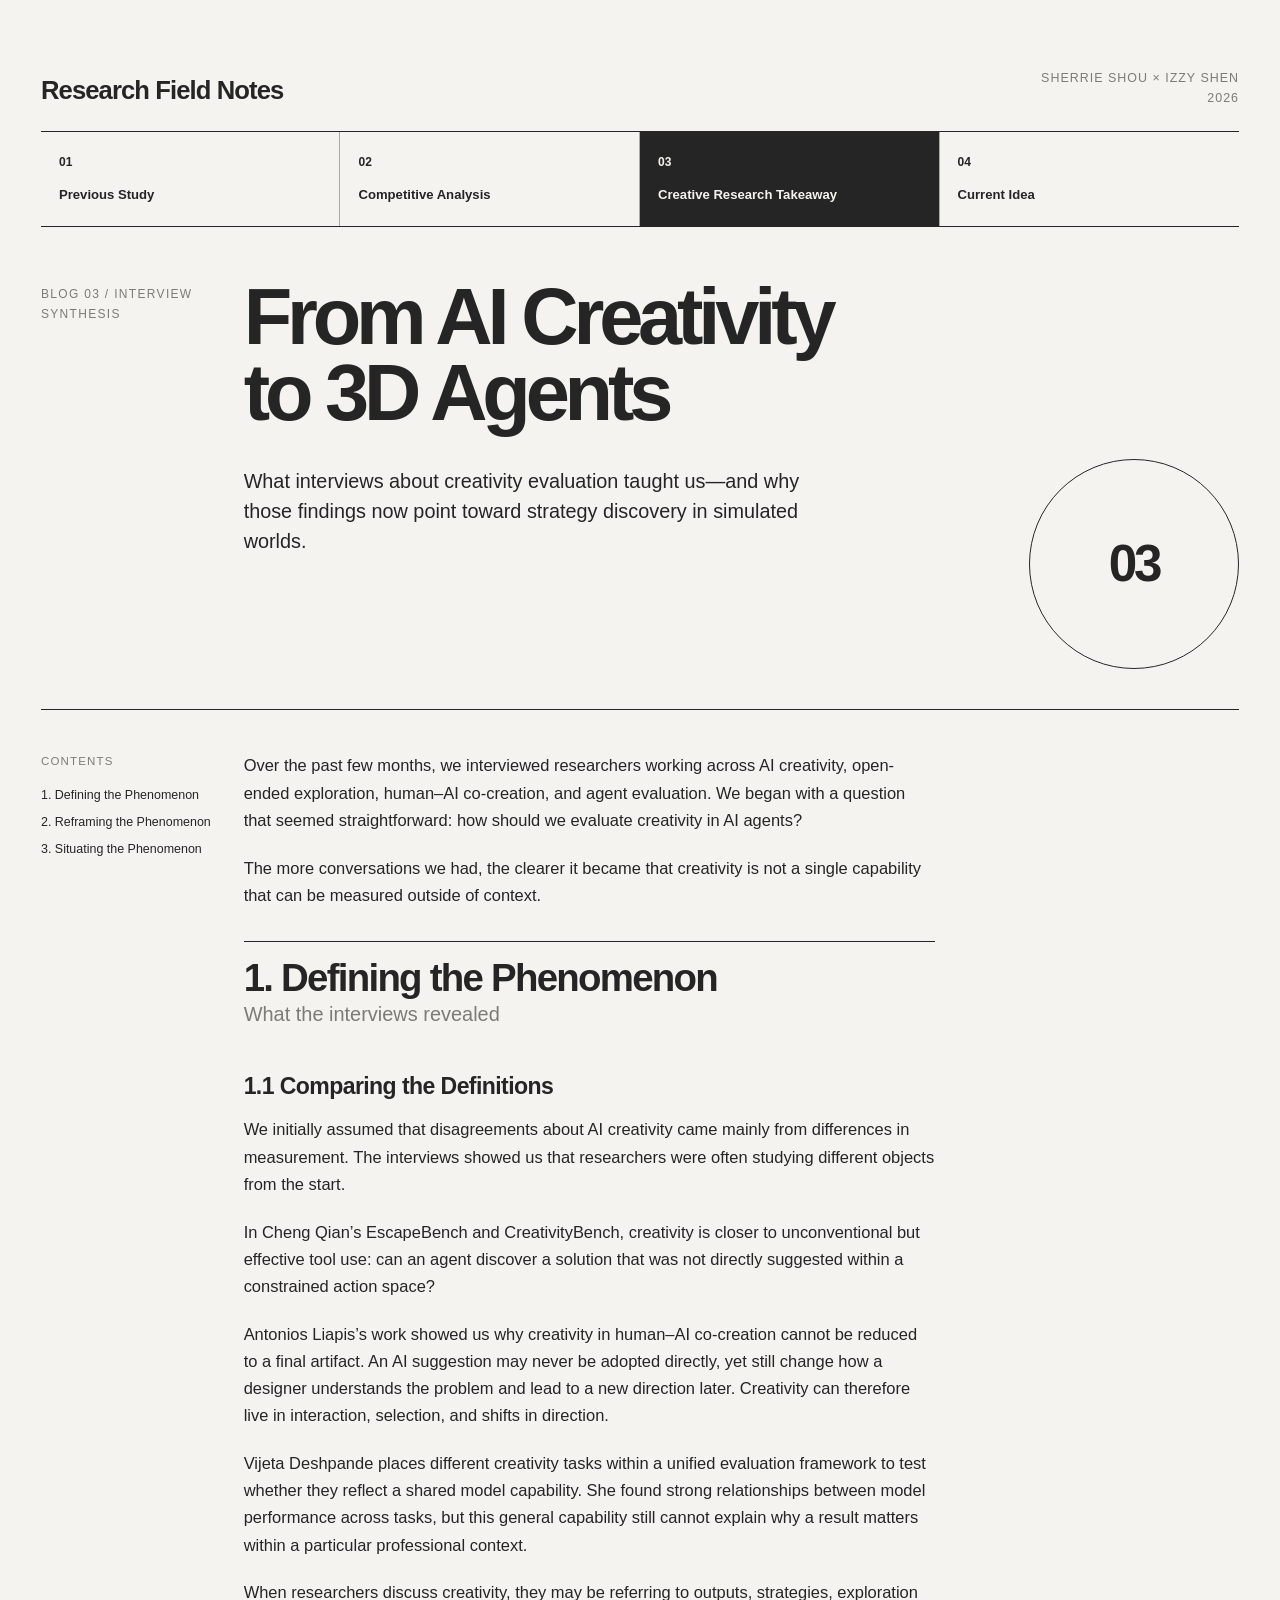
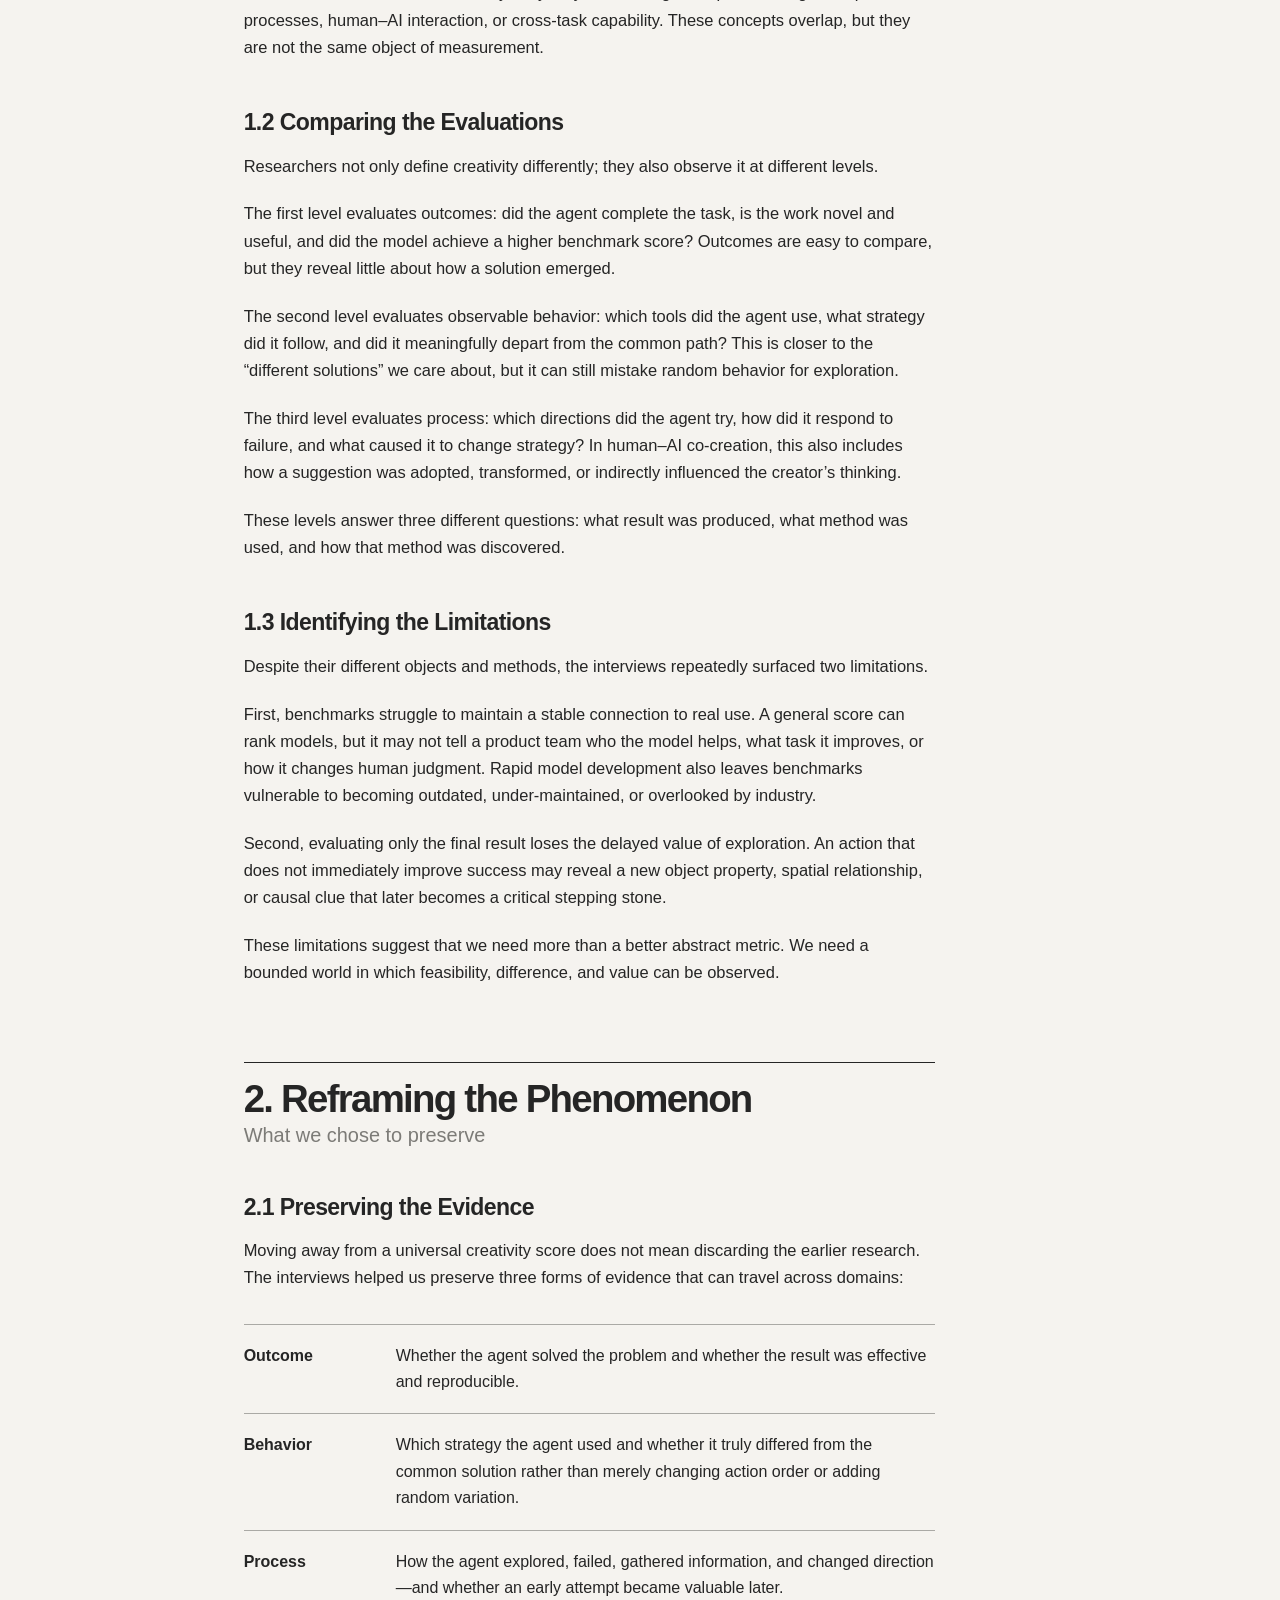
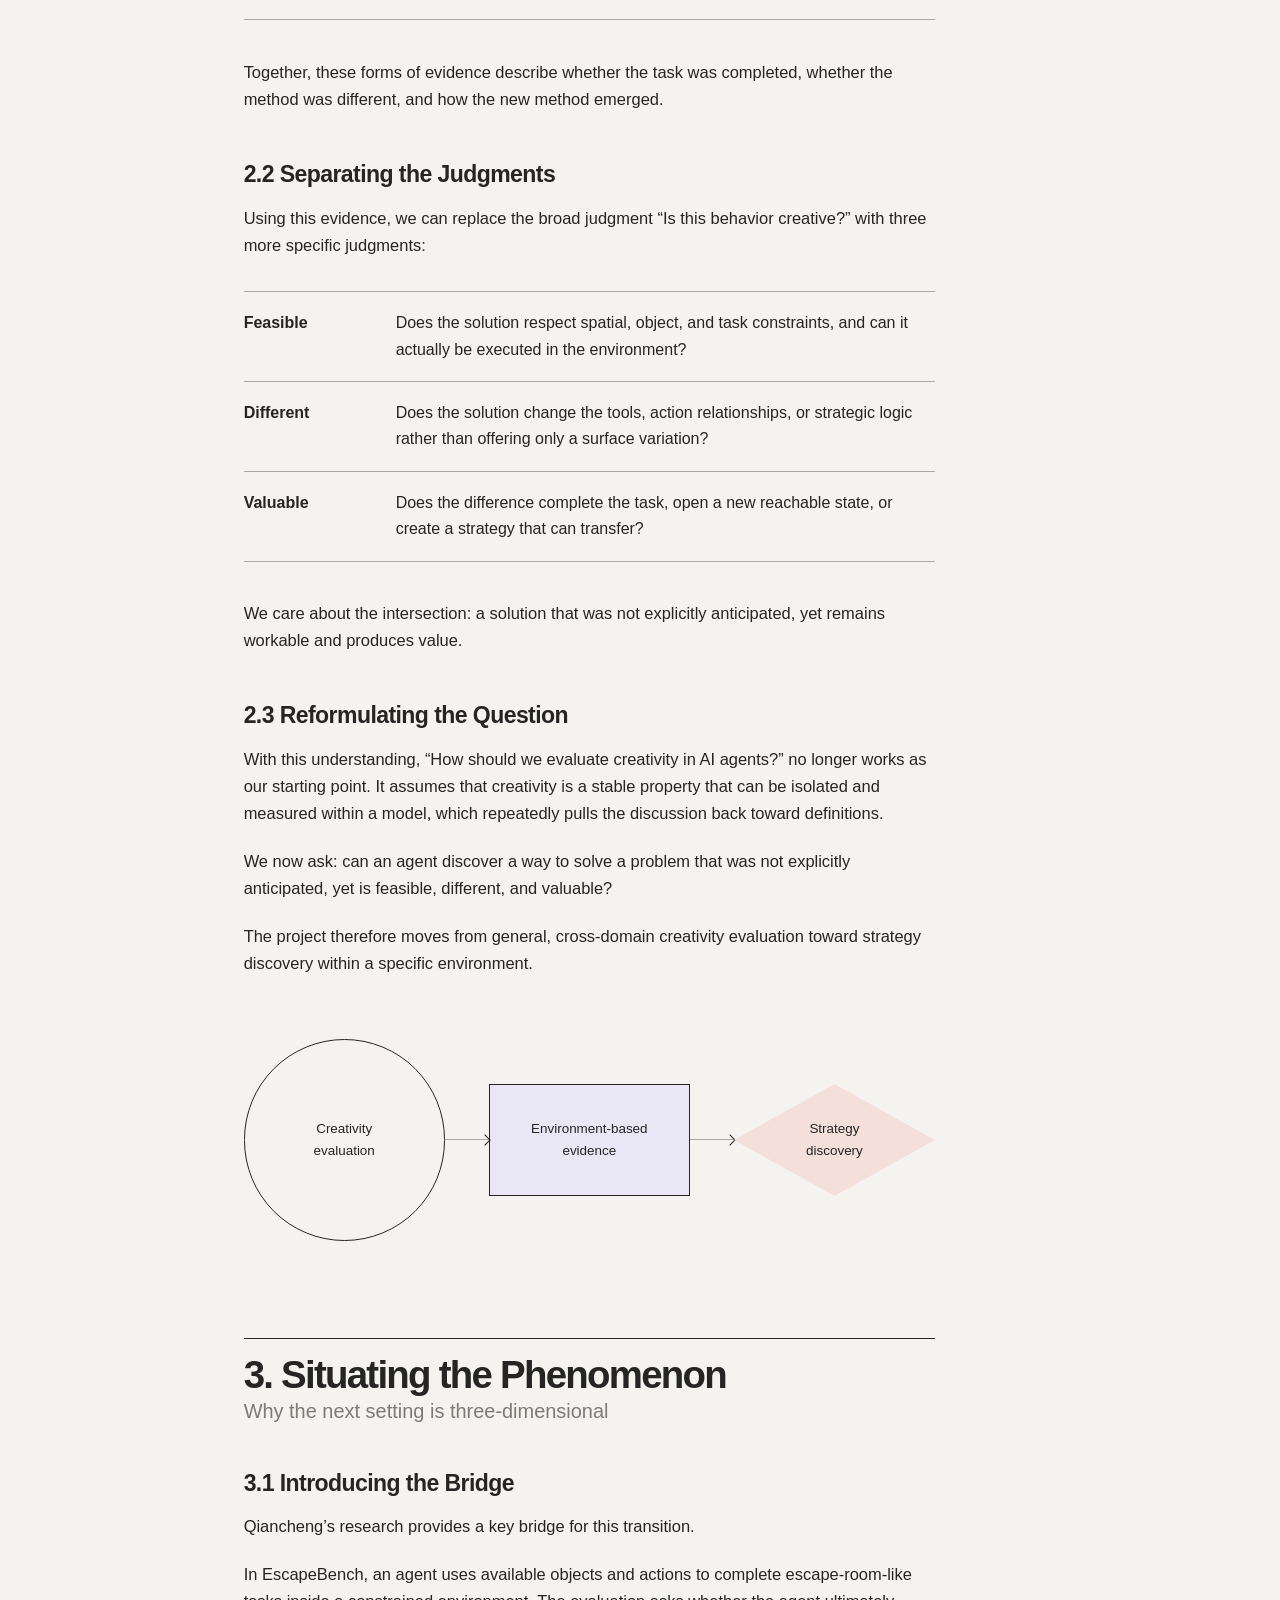
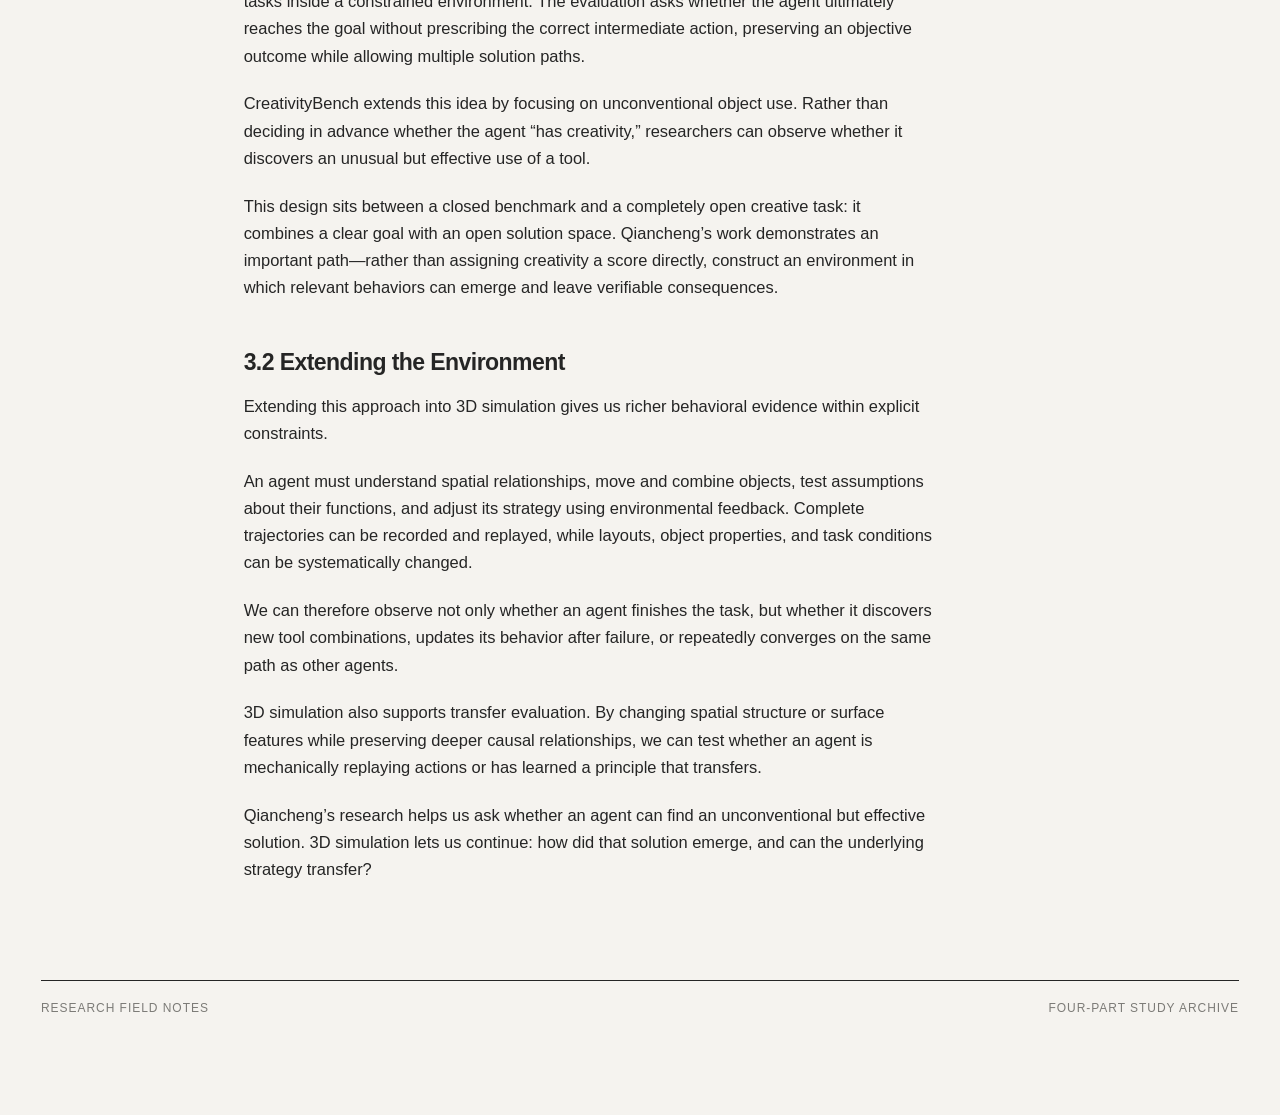
==== index.html @ f0bff985 "blog-initial-rough" ====
<!doctype html>
<html lang="en">
<head>
  <meta charset="utf-8" />
  <meta name="viewport" content="width=device-width, initial-scale=1" />
  <meta name="description" content="Research notes on AI evaluation, creativity, and 3D agent simulation." />
  <title>Research Field Notes</title>
  <link rel="icon" type="image/svg+xml" href="data:image/svg+xml,%3Csvg xmlns='http://www.w3.org/2000/svg' viewBox='0 0 64 64'%3E%3Crect width='64' height='64' rx='10' fill='%23222222'/%3E%3Ccircle cx='23' cy='32' r='10' fill='none' stroke='%23f5f3ef' stroke-width='3'/%3E%3Crect x='35' y='22' width='15' height='20' fill='%23e9e7f5' stroke='%23f5f3ef' stroke-width='2'/%3E%3C/svg%3E" />
  <style>
    :root {
      --paper: #f5f3ef;
      --ink: #252525;
      --muted: #7c7b77;
      --line: #aaa9a5;
      --line-light: #d8d5cf;
      --lavender: #e9e7f5;
      --pink: #f5dfda;
      --blue: #85acc8;
      --yellow: #d6b85b;
      --max: 1440px;
      --gutter: clamp(20px, 3.2vw, 52px);
    }

    * { box-sizing: border-box; }
    html { scroll-behavior: smooth; }
    body {
      margin: 0;
      color: var(--ink);
      background: var(--paper);
      font-family: Inter, ui-sans-serif, -apple-system, BlinkMacSystemFont, "Segoe UI", sans-serif;
      line-height: 1.65;
      -webkit-font-smoothing: antialiased;
    }

    button, a { font: inherit; }
    button { color: inherit; }

    .shell {
      width: min(100%, var(--max));
      margin: 0 auto;
      padding: 0 var(--gutter) 96px;
    }

    .masthead {
      display: grid;
      grid-template-columns: repeat(12, minmax(0, 1fr));
      gap: 18px;
      align-items: end;
      min-height: 132px;
      border-bottom: 1px solid var(--ink);
    }

    .brand {
      grid-column: 1 / span 5;
      margin: 0 0 20px;
      font-size: clamp(1.25rem, 2vw, 1.75rem);
      letter-spacing: -0.035em;
      font-weight: 650;
    }

    .masthead-meta {
      grid-column: 10 / -1;
      margin: 0 0 22px;
      color: var(--muted);
      text-align: right;
      font-size: .78rem;
      letter-spacing: .08em;
      text-transform: uppercase;
    }

    .tabs {
      display: grid;
      grid-template-columns: repeat(4, 1fr);
      border-bottom: 1px solid var(--ink);
    }

    .tab {
      appearance: none;
      border: 0;
      border-right: 1px solid var(--line);
      background: transparent;
      min-height: 94px;
      padding: 17px 18px 16px;
      text-align: left;
      cursor: pointer;
      transition: background .18s ease, color .18s ease;
    }

    .tab:last-child { border-right: 0; }
    .tab:hover { background: rgba(233, 231, 245, .56); }
    .tab[aria-selected="true"] { background: var(--ink); color: var(--paper); }
    .tab-no { display: block; margin-bottom: 11px; font-size: .75rem; font-weight: 700; }
    .tab-label { display: block; font-size: clamp(.82rem, 1vw, .98rem); font-weight: 600; }

    .panel { display: none; }
    .panel.active { display: block; animation: reveal .26s ease both; }
    @keyframes reveal { from { opacity: 0; transform: translateY(5px); } to { opacity: 1; transform: none; } }

    .article-head {
      display: grid;
      grid-template-columns: repeat(12, minmax(0, 1fr));
      column-gap: 18px;
      row-gap: 28px;
      padding: 52px 0 40px;
      border-bottom: 1px solid var(--ink);
    }

    .eyebrow {
      grid-column: 1 / span 2;
      margin: 6px 0 0;
      color: var(--muted);
      font-size: .75rem;
      letter-spacing: .11em;
      text-transform: uppercase;
    }

    .article-title {
      grid-column: 3 / span 8;
      margin: 0;
      max-width: 920px;
      font-size: clamp(2.5rem, 6.2vw, 6.4rem);
      line-height: .96;
      letter-spacing: -.065em;
      font-weight: 650;
    }

    .article-deck {
      grid-column: 3 / span 6;
      margin: 8px 0 0;
      font-size: clamp(1.05rem, 1.55vw, 1.35rem);
      line-height: 1.5;
      max-width: 760px;
    }

    .article-mark {
      grid-column: 10 / -1;
      grid-row: 2 / span 2;
      display: grid;
      place-items: center;
      width: min(100%, 210px);
      aspect-ratio: 1;
      justify-self: end;
      border: 1px solid var(--ink);
      border-radius: 50%;
      font-size: clamp(2rem, 4vw, 4rem);
      font-weight: 650;
      letter-spacing: -.06em;
    }

    .article-body {
      display: grid;
      grid-template-columns: repeat(12, minmax(0, 1fr));
      gap: 18px;
      padding-top: 42px;
    }

    .toc {
      grid-column: 1 / span 2;
      align-self: start;
      position: sticky;
      top: 22px;
      padding-right: 10px;
    }

    .toc-title, .note-title {
      margin: 0 0 16px;
      font-size: .72rem;
      letter-spacing: .1em;
      text-transform: uppercase;
      color: var(--muted);
    }

    .toc a {
      display: block;
      margin: 0 0 10px;
      color: inherit;
      text-decoration: none;
      font-size: .78rem;
      line-height: 1.35;
    }
    .toc a:hover { text-decoration: underline; text-underline-offset: 3px; }

    .prose { grid-column: 3 / span 7; min-width: 0; }
    .prose > p:first-child { margin-top: 0; }
    .prose p { margin: 0 0 1.25em; font-size: 1.03rem; }
    .prose h2 {
      margin: 4.7rem 0 2.2rem;
      padding-top: 1rem;
      border-top: 1px solid var(--ink);
      font-size: clamp(1.75rem, 3vw, 3rem);
      line-height: 1.05;
      letter-spacing: -.045em;
    }
    .prose h2:first-of-type { margin-top: 2rem; }
    .prose h3 {
      margin: 3rem 0 1rem;
      font-size: clamp(1.2rem, 1.8vw, 1.55rem);
      line-height: 1.2;
      letter-spacing: -.025em;
    }
    .section-en { display: block; }
    .section-cn { display: block; margin-top: .35rem; color: var(--muted); font-size: .52em; letter-spacing: 0; font-weight: 500; }

    .definition-list {
      display: grid;
      grid-template-columns: 1fr;
      margin: 2rem 0 2.4rem;
      border-top: 1px solid var(--line);
    }
    .definition {
      display: grid;
      grid-template-columns: 130px 1fr;
      gap: 22px;
      padding: 18px 0;
      border-bottom: 1px solid var(--line);
    }
    .definition dt { font-weight: 700; }
    .definition dd { margin: 0; }

    .side-note {
      grid-column: 11 / -1;
      align-self: start;
      position: sticky;
      top: 22px;
      border: 1px solid var(--ink);
      background: var(--lavender);
      padding: 18px;
      font-size: .82rem;
      line-height: 1.5;
    }
    .side-note p { margin: 0 0 1rem; }
    .side-note p:last-child { margin-bottom: 0; }

    .bridge {
      display: grid;
      grid-template-columns: 1fr 44px 1fr 44px 1fr;
      align-items: center;
      margin: 2.5rem 0;
      padding: 22px 0;
    }
    .bridge-node {
      display: grid;
      place-items: center;
      min-height: 112px;
      padding: 15px;
      border: 1px solid var(--ink);
      text-align: center;
      font-size: .84rem;
    }
    .bridge-node:nth-child(1) { border-radius: 50%; aspect-ratio: 1; }
    .bridge-node:nth-child(3) { background: var(--lavender); }
    .bridge-node:nth-child(5) { background: var(--pink); clip-path: polygon(50% 0,100% 50%,50% 100%,0 50%); border: 0; }
    .bridge-line { height: 1px; background: var(--line); position: relative; }
    .bridge-line::after { content: ""; position: absolute; right: 0; top: -3px; width: 7px; height: 7px; border-top: 1px solid var(--ink); border-right: 1px solid var(--ink); transform: rotate(45deg); }

    .placeholder {
      min-height: 530px;
      display: grid;
      place-items: center;
      border: 1px dashed var(--line);
      text-align: center;
      padding: 42px;
    }
    .placeholder-inner { max-width: 490px; }
    .placeholder-shape {
      width: 86px;
      height: 86px;
      margin: 0 auto 26px;
      border: 1px solid var(--ink);
      background: var(--lavender);
    }
    .placeholder h2 { border: 0; margin: 0 0 12px; padding: 0; font-size: 2rem; }
    .placeholder p { color: var(--muted); }

    .footer {
      display: flex;
      justify-content: space-between;
      gap: 20px;
      margin-top: 76px;
      padding-top: 18px;
      border-top: 1px solid var(--ink);
      color: var(--muted);
      font-size: .75rem;
      text-transform: uppercase;
      letter-spacing: .08em;
    }

    @media (max-width: 900px) {
      .masthead { min-height: 104px; }
      .brand { grid-column: 1 / span 8; }
      .masthead-meta { grid-column: 9 / -1; }
      .tabs { grid-template-columns: repeat(2, 1fr); }
      .tab:nth-child(2) { border-right: 0; }
      .tab:nth-child(-n+2) { border-bottom: 1px solid var(--line); }
      .article-title { grid-column: 1 / span 10; }
      .eyebrow { grid-column: 1 / -1; }
      .article-deck { grid-column: 1 / span 8; }
      .article-mark { grid-column: 10 / -1; }
      .toc { display: none; }
      .prose { grid-column: 1 / span 9; }
      .side-note { grid-column: 10 / -1; }
    }

    @media (max-width: 640px) {
      .shell { padding-bottom: 52px; }
      .masthead { display: flex; justify-content: space-between; min-height: 86px; }
      .brand { margin-bottom: 16px; font-size: 1.15rem; }
      .masthead-meta { margin-bottom: 17px; font-size: .66rem; }
      .tabs { margin: 0 calc(var(--gutter) * -1); }
      .tab { min-height: 84px; padding: 13px var(--gutter); }
      .tab-label { font-size: .78rem; }
      .article-head { padding-top: 36px; }
      .article-title { grid-column: 1 / -1; font-size: clamp(2.4rem, 14vw, 4.2rem); }
      .article-deck { grid-column: 1 / -1; }
      .article-mark { display: none; }
      .article-body { display: block; padding-top: 30px; }
      .prose p { font-size: 1rem; }
      .side-note { position: static; margin: 42px 0 0; }
      .definition { grid-template-columns: 1fr; gap: 5px; }
      .bridge { grid-template-columns: 1fr; gap: 12px; }
      .bridge-node:nth-child(1) { width: 140px; justify-self: center; }
      .bridge-node:nth-child(5) { min-height: 150px; width: 150px; justify-self: center; }
      .bridge-line { width: 1px; height: 28px; justify-self: center; }
      .bridge-line::after { right: -3px; top: auto; bottom: 0; transform: rotate(135deg); }
      .footer { flex-direction: column; }
    }
  </style>
</head>
<body>
  <main class="shell">
    <header class="masthead">
      <p class="brand">Research Field Notes</p>
      <p class="masthead-meta">Sherrie Shou × Izzy Shen<br />2026</p>
    </header>

    <nav class="tabs" aria-label="Research blogs" role="tablist">
      <button class="tab" id="tab-1" role="tab" aria-selected="false" aria-controls="panel-1" tabindex="-1"><span class="tab-no">01</span><span class="tab-label">Previous Study</span></button>
      <button class="tab" id="tab-2" role="tab" aria-selected="false" aria-controls="panel-2" tabindex="-1"><span class="tab-no">02</span><span class="tab-label">Competitive Analysis</span></button>
      <button class="tab" id="tab-3" role="tab" aria-selected="true" aria-controls="panel-3"><span class="tab-no">03</span><span class="tab-label">Creative Research Takeaway</span></button>
      <button class="tab" id="tab-4" role="tab" aria-selected="false" aria-controls="panel-4" tabindex="-1"><span class="tab-no">04</span><span class="tab-label">Current Idea</span></button>
    </nav>

    <section class="panel" id="panel-1" role="tabpanel" aria-labelledby="tab-1" hidden>
      <header class="article-head">
        <p class="eyebrow">Blog 01 / Study Archive</p>
        <h1 class="article-title">Previous<br />Study</h1>
        <p class="article-deck">A record of the questions, references, and early assumptions that shaped the project.</p>
        <div class="article-mark" aria-hidden="true">01</div>
      </header>
      <div class="article-body">
        <aside class="toc"><p class="toc-title">Contents</p><a href="#">Context</a><a href="#">Evidence</a><a href="#">Takeaway</a></aside>
        <article class="prose"><div class="placeholder"><div class="placeholder-inner"><div class="placeholder-shape"></div><h2>Content ready to add</h2><p>This tab already uses the shared editorial grid. Replace this block with the Previous Study text when it is ready.</p></div></div></article>
        <aside class="side-note"><p class="note-title">Document status</p><p>Layout established.</p><p>Research copy pending.</p></aside>
      </div>
    </section>

    <section class="panel" id="panel-2" role="tabpanel" aria-labelledby="tab-2" hidden>
      <header class="article-head">
        <p class="eyebrow">Blog 02 / Market View</p>
        <h1 class="article-title">Competitive<br />Analysis</h1>
        <p class="article-deck">A structured view of adjacent products, research platforms, and gaps in the current landscape.</p>
        <div class="article-mark" aria-hidden="true">02</div>
      </header>
      <div class="article-body">
        <aside class="toc"><p class="toc-title">Contents</p><a href="#">Landscape</a><a href="#">Comparison</a><a href="#">Opportunity</a></aside>
        <article class="prose"><div class="placeholder"><div class="placeholder-inner"><div class="placeholder-shape" style="border-radius:50%"></div><h2>Content ready to add</h2><p>The comparison template will keep the same column logic, typography, and section rhythm as the other essays.</p></div></div></article>
        <aside class="side-note"><p class="note-title">Document status</p><p>Layout established.</p><p>Analysis copy pending.</p></aside>
      </div>
    </section>

    <section class="panel active" id="panel-3" role="tabpanel" aria-labelledby="tab-3">
      <header class="article-head">
        <p class="eyebrow">Blog 03 / Interview Synthesis</p>
        <h1 class="article-title">From AI Creativity<br />to 3D Agents</h1>
        <p class="article-deck">What interviews about creativity evaluation taught us—and why those findings now point toward strategy discovery in simulated worlds.</p>
        <div class="article-mark" aria-hidden="true">03</div>
      </header>

      <div class="article-body">
        <aside class="toc" aria-label="Article contents">
          <p class="toc-title">Contents</p>
          <a href="#defining">1. Defining the Phenomenon</a>
          <a href="#reframing">2. Reframing the Phenomenon</a>
          <a href="#situating">3. Situating the Phenomenon</a>
        </aside>

        <article class="prose">
          <p>Over the past few months, we interviewed researchers working across AI creativity, open-ended exploration, human–AI co-creation, and agent evaluation. We began with a question that seemed straightforward: how should we evaluate creativity in AI agents?</p>
          <p>The more conversations we had, the clearer it became that creativity is not a single capability that can be measured outside of context.</p>

          <h2 id="defining"><span class="section-en">1. Defining the Phenomenon</span><span class="section-cn">What the interviews revealed</span></h2>
          <h3>1.1 Comparing the Definitions</h3>
          <p>We initially assumed that disagreements about AI creativity came mainly from differences in measurement. The interviews showed us that researchers were often studying different objects from the start.</p>
          <p>In Cheng Qian’s EscapeBench and CreativityBench, creativity is closer to unconventional but effective tool use: can an agent discover a solution that was not directly suggested within a constrained action space?</p>
          <p>Antonios Liapis’s work showed us why creativity in human–AI co-creation cannot be reduced to a final artifact. An AI suggestion may never be adopted directly, yet still change how a designer understands the problem and lead to a new direction later. Creativity can therefore live in interaction, selection, and shifts in direction.</p>
          <p>Vijeta Deshpande places different creativity tasks within a unified evaluation framework to test whether they reflect a shared model capability. She found strong relationships between model performance across tasks, but this general capability still cannot explain why a result matters within a particular professional context.</p>
          <p>When researchers discuss creativity, they may be referring to outputs, strategies, exploration processes, human–AI interaction, or cross-task capability. These concepts overlap, but they are not the same object of measurement.</p>

          <h3>1.2 Comparing the Evaluations</h3>
          <p>Researchers not only define creativity differently; they also observe it at different levels.</p>
          <p>The first level evaluates outcomes: did the agent complete the task, is the work novel and useful, and did the model achieve a higher benchmark score? Outcomes are easy to compare, but they reveal little about how a solution emerged.</p>
          <p>The second level evaluates observable behavior: which tools did the agent use, what strategy did it follow, and did it meaningfully depart from the common path? This is closer to the “different solutions” we care about, but it can still mistake random behavior for exploration.</p>
          <p>The third level evaluates process: which directions did the agent try, how did it respond to failure, and what caused it to change strategy? In human–AI co-creation, this also includes how a suggestion was adopted, transformed, or indirectly influenced the creator’s thinking.</p>
          <p>These levels answer three different questions: what result was produced, what method was used, and how that method was discovered.</p>

          <h3>1.3 Identifying the Limitations</h3>
          <p>Despite their different objects and methods, the interviews repeatedly surfaced two limitations.</p>
          <p>First, benchmarks struggle to maintain a stable connection to real use. A general score can rank models, but it may not tell a product team who the model helps, what task it improves, or how it changes human judgment. Rapid model development also leaves benchmarks vulnerable to becoming outdated, under-maintained, or overlooked by industry.</p>
          <p>Second, evaluating only the final result loses the delayed value of exploration. An action that does not immediately improve success may reveal a new object property, spatial relationship, or causal clue that later becomes a critical stepping stone.</p>
          <p>These limitations suggest that we need more than a better abstract metric. We need a bounded world in which feasibility, difference, and value can be observed.</p>

          <h2 id="reframing"><span class="section-en">2. Reframing the Phenomenon</span><span class="section-cn">What we chose to preserve</span></h2>
          <h3>2.1 Preserving the Evidence</h3>
          <p>Moving away from a universal creativity score does not mean discarding the earlier research. The interviews helped us preserve three forms of evidence that can travel across domains:</p>
          <dl class="definition-list">
            <div class="definition"><dt>Outcome</dt><dd>Whether the agent solved the problem and whether the result was effective and reproducible.</dd></div>
            <div class="definition"><dt>Behavior</dt><dd>Which strategy the agent used and whether it truly differed from the common solution rather than merely changing action order or adding random variation.</dd></div>
            <div class="definition"><dt>Process</dt><dd>How the agent explored, failed, gathered information, and changed direction—and whether an early attempt became valuable later.</dd></div>
          </dl>
          <p>Together, these forms of evidence describe whether the task was completed, whether the method was different, and how the new method emerged.</p>

          <h3>2.2 Separating the Judgments</h3>
          <p>Using this evidence, we can replace the broad judgment “Is this behavior creative?” with three more specific judgments:</p>
          <dl class="definition-list">
            <div class="definition"><dt>Feasible</dt><dd>Does the solution respect spatial, object, and task constraints, and can it actually be executed in the environment?</dd></div>
            <div class="definition"><dt>Different</dt><dd>Does the solution change the tools, action relationships, or strategic logic rather than offering only a surface variation?</dd></div>
            <div class="definition"><dt>Valuable</dt><dd>Does the difference complete the task, open a new reachable state, or create a strategy that can transfer?</dd></div>
          </dl>
          <p>We care about the intersection: a solution that was not explicitly anticipated, yet remains workable and produces value.</p>

          <h3>2.3 Reformulating the Question</h3>
          <p>With this understanding, “How should we evaluate creativity in AI agents?” no longer works as our starting point. It assumes that creativity is a stable property that can be isolated and measured within a model, which repeatedly pulls the discussion back toward definitions.</p>
          <p>We now ask: can an agent discover a way to solve a problem that was not explicitly anticipated, yet is feasible, different, and valuable?</p>
          <p>The project therefore moves from general, cross-domain creativity evaluation toward strategy discovery within a specific environment.</p>

          <div class="bridge" aria-label="Research direction transition">
            <div class="bridge-node">Creativity<br />evaluation</div><div class="bridge-line"></div>
            <div class="bridge-node">Environment-based<br />evidence</div><div class="bridge-line"></div>
            <div class="bridge-node">Strategy<br />discovery</div>
          </div>

          <h2 id="situating"><span class="section-en">3. Situating the Phenomenon</span><span class="section-cn">Why the next setting is three-dimensional</span></h2>
          <h3>3.1 Introducing the Bridge</h3>
          <p>Qiancheng’s research provides a key bridge for this transition.</p>
          <p>In EscapeBench, an agent uses available objects and actions to complete escape-room-like tasks inside a constrained environment. The evaluation asks whether the agent ultimately reaches the goal without prescribing the correct intermediate action, preserving an objective outcome while allowing multiple solution paths.</p>
          <p>CreativityBench extends this idea by focusing on unconventional object use. Rather than deciding in advance whether the agent “has creativity,” researchers can observe whether it discovers an unusual but effective use of a tool.</p>
          <p>This design sits between a closed benchmark and a completely open creative task: it combines a clear goal with an open solution space. Qiancheng’s work demonstrates an important path—rather than assigning creativity a score directly, construct an environment in which relevant behaviors can emerge and leave verifiable consequences.</p>

          <h3>3.2 Extending the Environment</h3>
          <p>Extending this approach into 3D simulation gives us richer behavioral evidence within explicit constraints.</p>
          <p>An agent must understand spatial relationships, move and combine objects, test assumptions about their functions, and adjust its strategy using environmental feedback. Complete trajectories can be recorded and replayed, while layouts, object properties, and task conditions can be systematically changed.</p>
          <p>We can therefore observe not only whether an agent finishes the task, but whether it discovers new tool combinations, updates its behavior after failure, or repeatedly converges on the same path as other agents.</p>
          <p>3D simulation also supports transfer evaluation. By changing spatial structure or surface features while preserving deeper causal relationships, we can test whether an agent is mechanically replaying actions or has learned a principle that transfers.</p>
          <p>Qiancheng’s research helps us ask whether an agent can find an unconventional but effective solution. 3D simulation lets us continue: how did that solution emerge, and can the underlying strategy transfer?</p>
        </article>

      </div>
    </section>

    <section class="panel" id="panel-4" role="tabpanel" aria-labelledby="tab-4" hidden>
      <header class="article-head">
        <p class="eyebrow">Blog 04 / New Direction</p>
        <h1 class="article-title">Current<br />Idea</h1>
        <p class="article-deck">The emerging research direction: agent strategy discovery inside interactive 3D environments.</p>
        <div class="article-mark" aria-hidden="true">04</div>
      </header>
      <div class="article-body">
        <aside class="toc"><p class="toc-title">Contents</p><a href="#">Question</a><a href="#">Environment</a><a href="#">Evaluation</a></aside>
        <article class="prose"><div class="placeholder"><div class="placeholder-inner"><div class="placeholder-shape" style="clip-path:polygon(50% 0,100% 50%,50% 100%,0 50%);border:0;background:var(--pink)"></div><h2>Content ready to add</h2><p>This article will use the same framework to document the current 3D agent simulation idea as it develops.</p></div></div></article>
        <aside class="side-note"><p class="note-title">Document status</p><p>Direction introduced in Blog 03.</p><p>Full proposal pending.</p></aside>
      </div>
    </section>

    <footer class="footer"><span>Research Field Notes</span><span>Four-part study archive</span></footer>
  </main>

  <script>
    const tabs = [...document.querySelectorAll('[role="tab"]')];
    const panels = [...document.querySelectorAll('[role="tabpanel"]')];

    function activateTab(tab) {
      tabs.forEach((item) => {
        const selected = item === tab;
        item.setAttribute('aria-selected', selected);
        item.tabIndex = selected ? 0 : -1;
      });
      panels.forEach((panel) => {
        const active = panel.id === tab.getAttribute('aria-controls');
        panel.hidden = !active;
        panel.classList.toggle('active', active);
      });
      history.replaceState(null, '', `#${tab.id}`);
      window.scrollTo({ top: 0, behavior: 'smooth' });
    }

    tabs.forEach((tab, index) => {
      tab.addEventListener('click', () => activateTab(tab));
      tab.addEventListener('keydown', (event) => {
        if (!['ArrowLeft', 'ArrowRight', 'Home', 'End'].includes(event.key)) return;
        event.preventDefault();
        let next = index;
        if (event.key === 'ArrowRight') next = (index + 1) % tabs.length;
        if (event.key === 'ArrowLeft') next = (index - 1 + tabs.length) % tabs.length;
        if (event.key === 'Home') next = 0;
        if (event.key === 'End') next = tabs.length - 1;
        tabs[next].focus();
        activateTab(tabs[next]);
      });
    });

    const requested = document.querySelector(location.hash);
    if (requested?.matches('[role="tab"]')) activateTab(requested);
  </script>
</body>
</html>
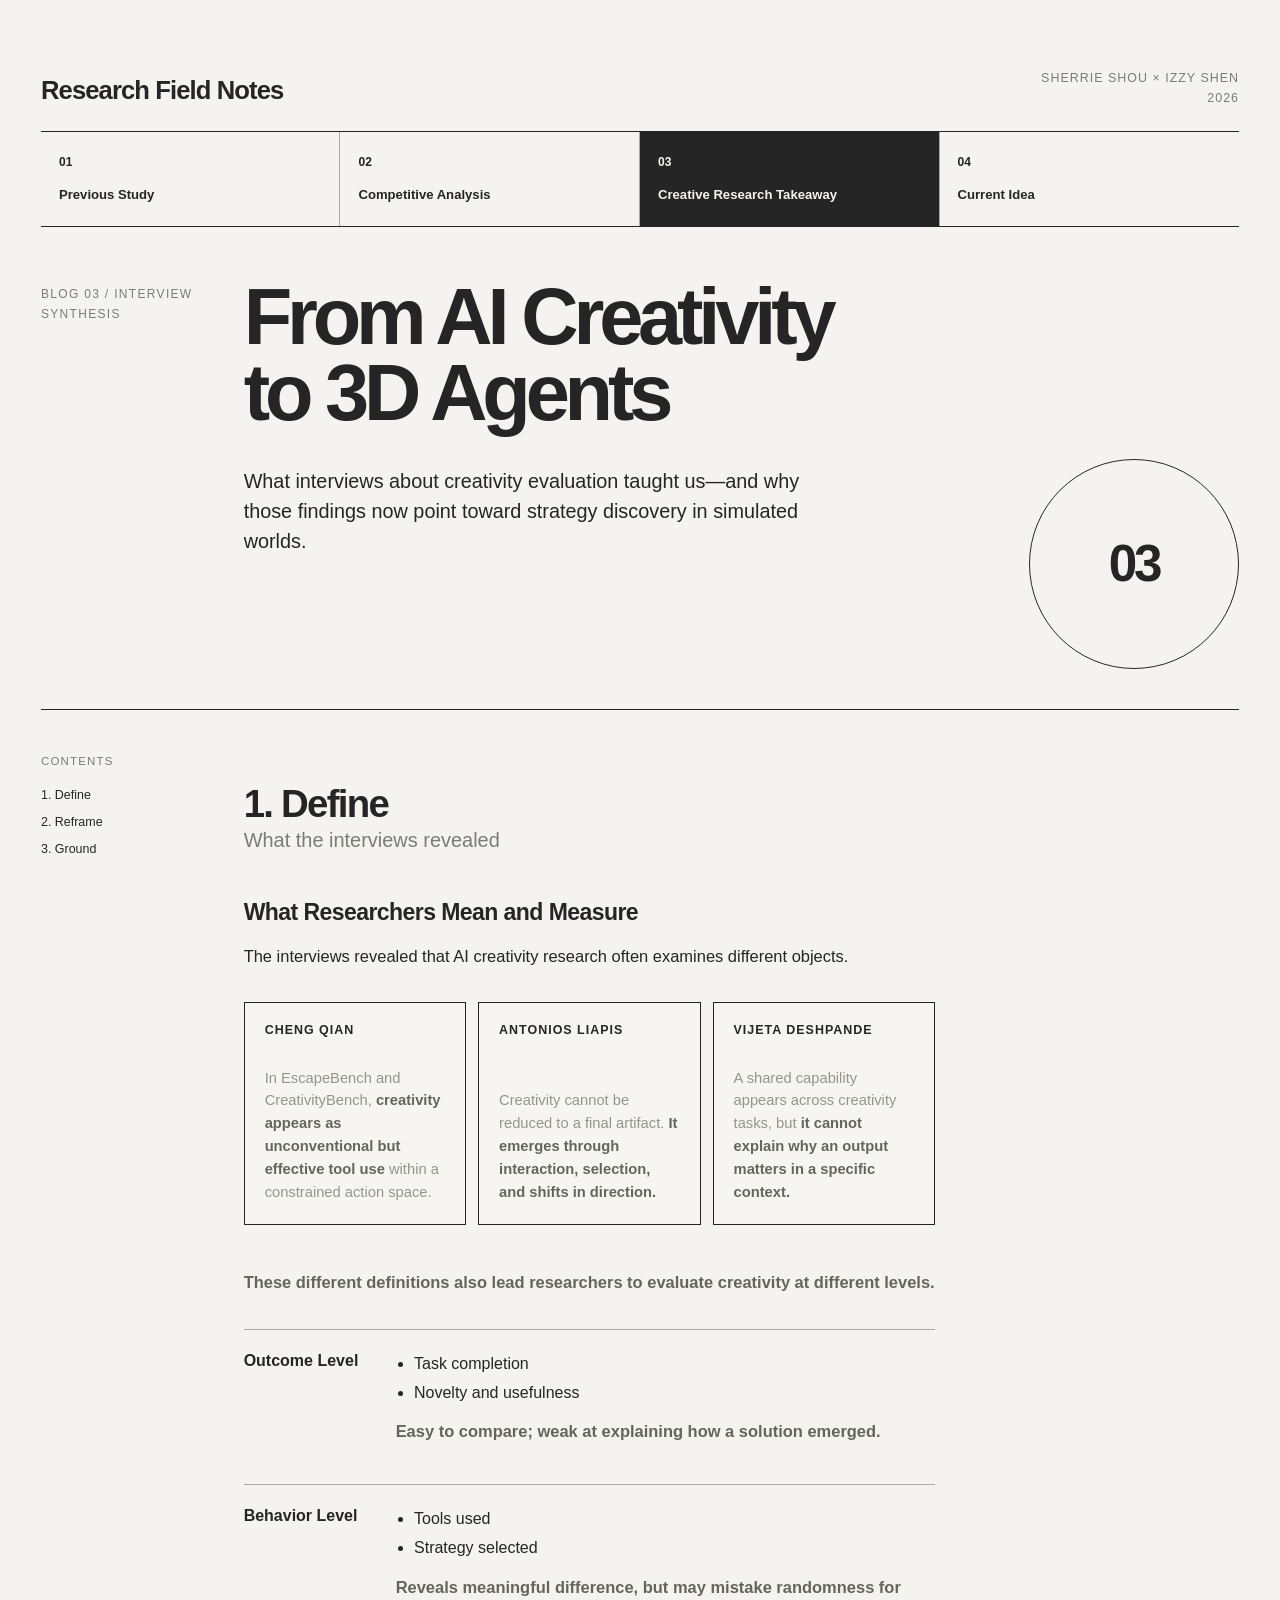
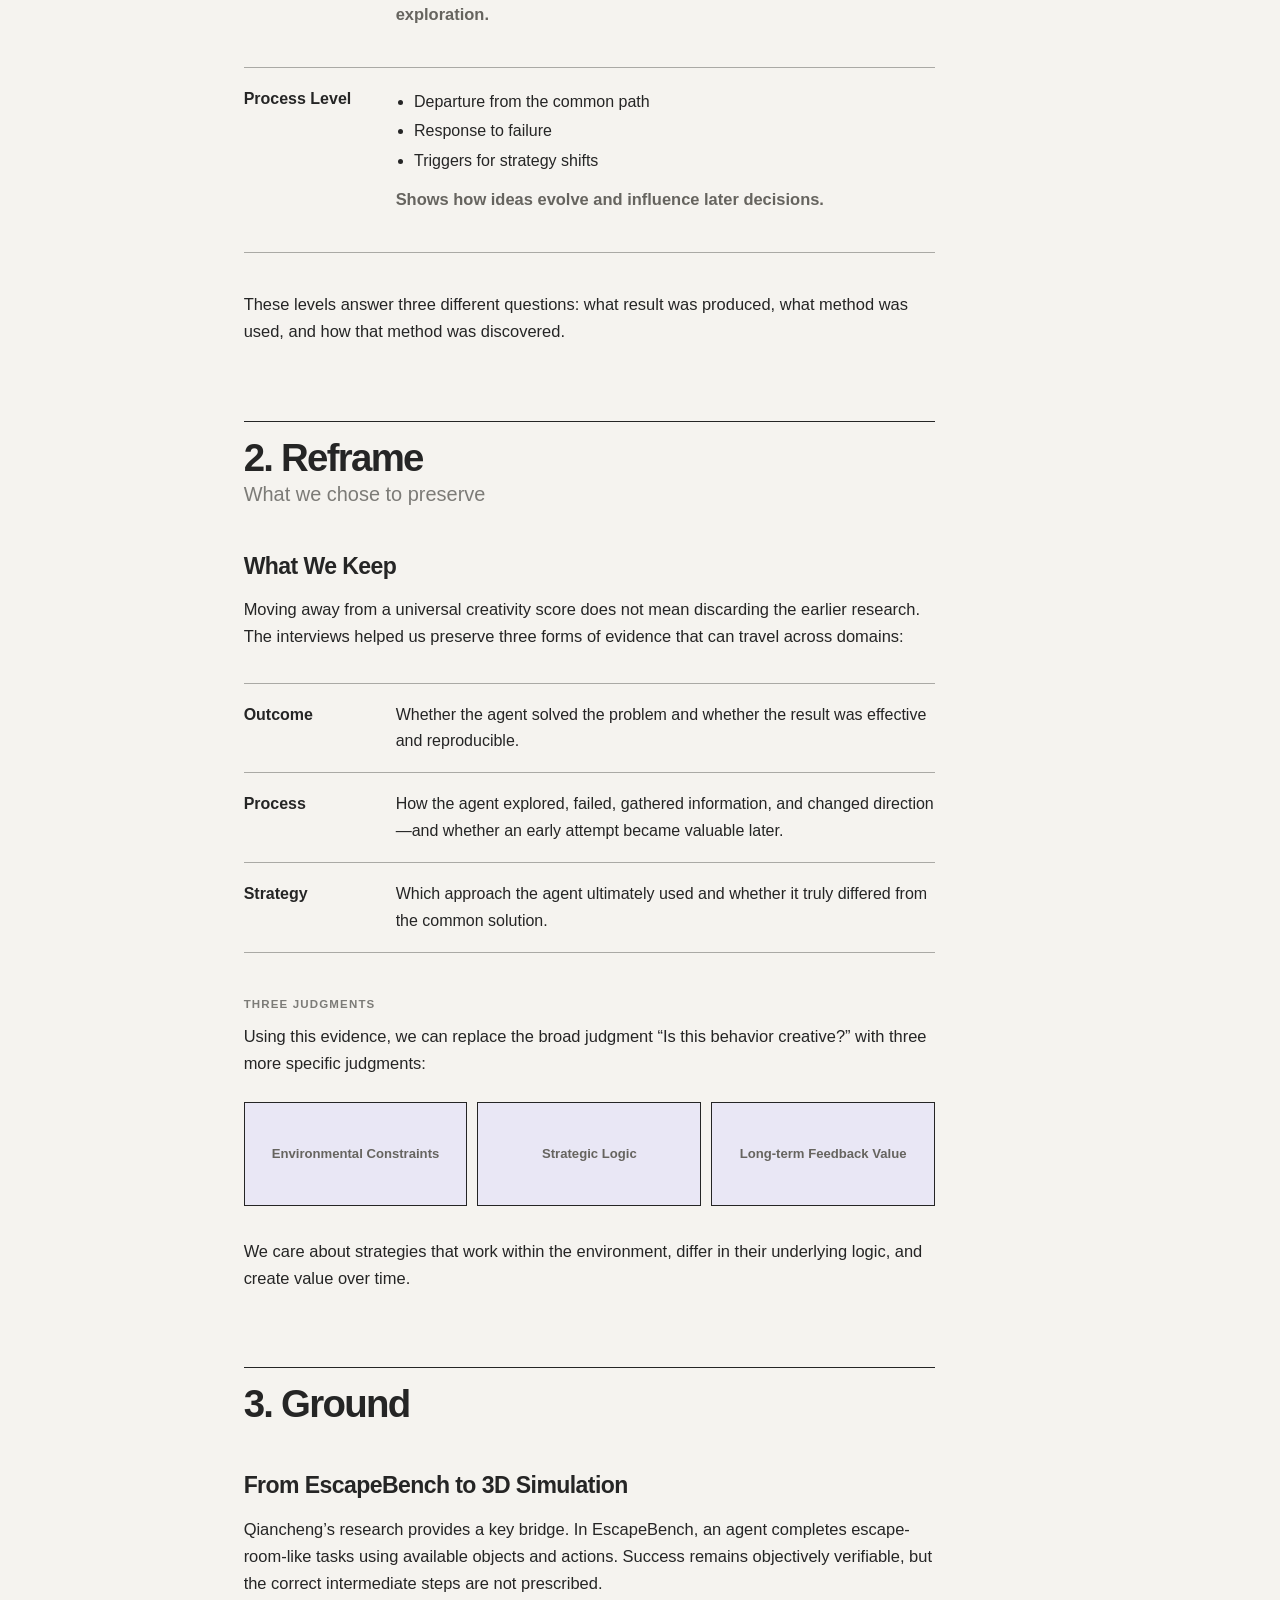
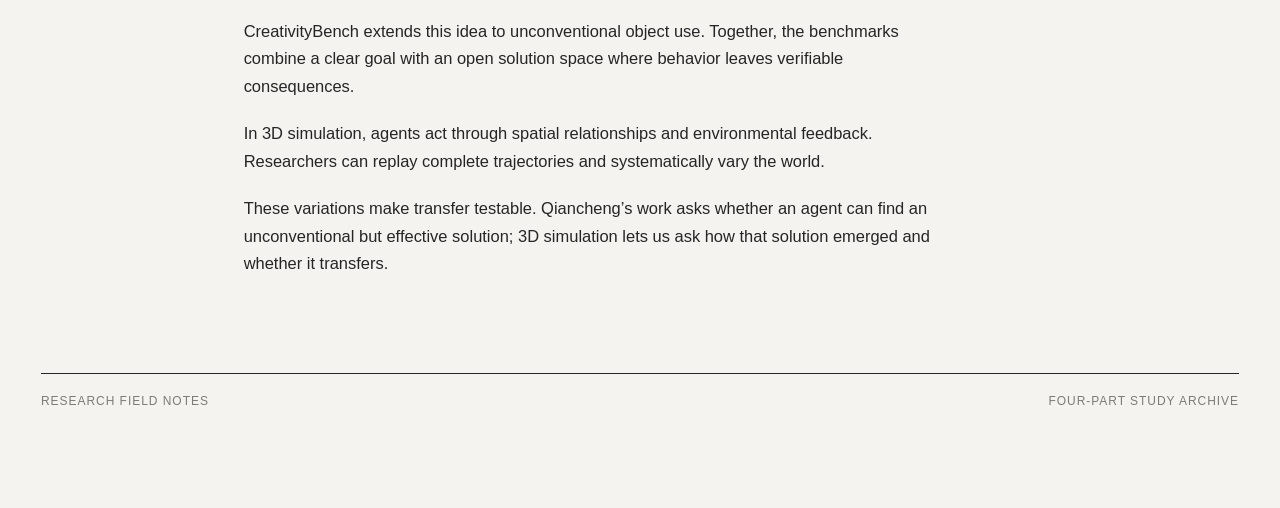
==== commit 9eef9d62: "Update index.html" ====
--- a/index.html
+++ b/index.html
@@ -183,6 +183,37 @@
     .prose { grid-column: 3 / span 7; min-width: 0; }
     .prose > p:first-child { margin-top: 0; }
     .prose p { margin: 0 0 1.25em; font-size: 1.03rem; }
+    .prose a {
+      color: inherit;
+      text-decoration-thickness: 1px;
+      text-underline-offset: 3px;
+    }
+    .prose ul, .prose ol { margin: 0 0 1.6rem; padding-left: 1.3rem; }
+    .prose li { margin: .45rem 0; }
+    .formula {
+      margin: .8rem 0;
+      padding: 14px 16px;
+      border: 1px solid var(--line);
+      background: rgba(233, 231, 245, .48);
+      font-family: ui-monospace, SFMono-Regular, Menlo, Consolas, monospace;
+      font-size: .86rem;
+      line-height: 1.5;
+      overflow-x: auto;
+    }
+    .resource-links {
+      display: flex;
+      flex-wrap: wrap;
+      gap: 8px;
+      margin: 1rem 0 2rem;
+    }
+    .resource-links a {
+      padding: 7px 12px;
+      border: 1px solid var(--ink);
+      text-decoration: none;
+      font-size: .76rem;
+      font-weight: 700;
+    }
+    .resource-links a:hover { background: var(--lavender); }
     .prose h2 {
       margin: 4.7rem 0 2.2rem;
       padding-top: 1rem;
@@ -192,6 +223,7 @@
       letter-spacing: -.045em;
     }
     .prose h2:first-of-type { margin-top: 2rem; }
+    #panel-3 .prose h2:first-of-type { padding-top: 0; border-top: 0; }
     .prose h3 {
       margin: 3rem 0 1rem;
       font-size: clamp(1.2rem, 1.8vw, 1.55rem);
@@ -216,6 +248,171 @@
     }
     .definition dt { font-weight: 700; }
     .definition dd { margin: 0; }
+
+    .judgment-grid {
+      display: grid;
+      grid-template-columns: repeat(3, minmax(0, 1fr));
+      gap: 10px;
+      margin: 1.5rem 0 2rem;
+    }
+    .judgment-box {
+      min-height: 104px;
+      display: flex;
+      align-items: center;
+      justify-content: center;
+      padding: 18px;
+      border: 1px solid var(--ink);
+      background: var(--lavender);
+      color: #66645f;
+      text-align: center;
+      font-size: .82rem;
+      font-weight: 700;
+      line-height: 1.3;
+    }
+
+    .network-figure {
+      margin: 3.5rem 0 1rem;
+      padding-top: 1rem;
+      border-top: 1px solid var(--ink);
+    }
+    .network-figure svg {
+      display: block;
+      width: 100%;
+      height: auto;
+      margin-top: 1.4rem;
+    }
+    .network-figure figcaption {
+      margin-top: 1rem;
+      color: var(--muted);
+      font-size: .78rem;
+    }
+    .figure-takeaway {
+      margin: 1.8rem 0 0;
+      padding: 22px 24px;
+      border-left: 3px solid #9b98b5;
+      background: var(--lavender);
+      color: #66645f;
+      font-size: 1.05rem;
+      font-weight: 650;
+      line-height: 1.55;
+    }
+    .network-title { font-size: 28px; font-weight: 650; letter-spacing: -.03em; fill: var(--ink); }
+    .network-node { fill: var(--lavender); stroke: var(--ink); stroke-width: 1.5; }
+    .network-note { fill: rgba(245, 223, 218, .58); stroke: var(--line); stroke-width: 1; }
+    .network-path { fill: none; stroke: var(--ink); stroke-width: 1.6; }
+    .network-guide { fill: none; stroke: var(--line); stroke-width: 1; stroke-dasharray: 5 6; }
+    .network-node-text { fill: var(--ink); font-size: 17px; font-weight: 650; text-anchor: middle; }
+    .network-note-text { fill: #66645f; font-size: 13px; text-anchor: middle; }
+    .network-path-label { fill: var(--muted); font-size: 12px; letter-spacing: .02em; text-anchor: middle; }
+
+    .researcher-grid {
+      display: grid;
+      grid-template-columns: repeat(3, minmax(0, 1fr));
+      gap: 12px;
+      margin: 2rem 0 2.4rem;
+    }
+
+    .researcher-card {
+      min-height: 220px;
+      display: flex;
+      flex-direction: column;
+      justify-content: space-between;
+      padding: 20px;
+      border: 1px solid var(--ink);
+      background: rgba(255, 255, 255, .16);
+    }
+
+    .researcher-card h4 {
+      margin: 0 0 28px;
+      font-size: .78rem;
+      line-height: 1.25;
+      letter-spacing: .08em;
+      text-transform: uppercase;
+    }
+
+    .researcher-card p {
+      margin: 0;
+      color: #96948f;
+      font-size: .92rem;
+      line-height: 1.55;
+    }
+
+    .card-emphasis {
+      color: #66645f;
+      font-weight: 700;
+    }
+
+    .evaluation-stack {
+      display: grid;
+      gap: 10px;
+      margin: 2rem 0 2.4rem;
+    }
+
+    .evaluation-level {
+      display: grid;
+      grid-template-columns: 138px minmax(0, 1fr);
+      min-height: 118px;
+      border: 1px solid var(--ink);
+    }
+
+    .level-label {
+      display: flex;
+      align-items: center;
+      padding: 18px;
+      border-right: 1px solid var(--ink);
+      background: var(--lavender);
+      font-size: .76rem;
+      font-weight: 700;
+      line-height: 1.3;
+      letter-spacing: .06em;
+      text-transform: uppercase;
+    }
+
+    .level-copy {
+      display: flex;
+      align-items: center;
+      padding: 20px 22px;
+      color: #777570;
+      font-size: .95rem;
+      line-height: 1.6;
+    }
+
+    .level-content { width: 100%; }
+
+    .level-content ul {
+      margin: 0 0 14px;
+      padding-left: 1.15rem;
+    }
+
+    .level-content li { margin: 3px 0; }
+
+    .level-takeaway {
+      margin: 0;
+      color: #66645f;
+      font-weight: 700;
+    }
+
+    .evaluation-definitions ul {
+      margin: 0 0 12px;
+      padding-left: 1.15rem;
+    }
+
+    .evaluation-definitions li { margin: 3px 0; }
+
+    .minor-label {
+      margin: 2.6rem 0 .6rem !important;
+      color: var(--muted);
+      font-size: .72rem !important;
+      font-weight: 700;
+      letter-spacing: .1em;
+      text-transform: uppercase;
+    }
+
+    .grid-transition {
+      margin: 2.8rem 0 1.4rem !important;
+      color: #66645f;
+      font-weight: 600;
+    }
 
     .side-note {
       grid-column: 11 / -1;
@@ -317,6 +514,11 @@
       .prose p { font-size: 1rem; }
       .side-note { position: static; margin: 42px 0 0; }
       .definition { grid-template-columns: 1fr; gap: 5px; }
+      .researcher-grid { grid-template-columns: 1fr; }
+      .judgment-grid { grid-template-columns: 1fr; }
+      .researcher-card { min-height: 0; }
+      .evaluation-level { grid-template-columns: 1fr; }
+      .level-label { border-right: 0; border-bottom: 1px solid var(--ink); }
       .bridge { grid-template-columns: 1fr; gap: 12px; }
       .bridge-node:nth-child(1) { width: 140px; justify-self: center; }
       .bridge-node:nth-child(5) { min-height: 150px; width: 150px; justify-self: center; }
@@ -342,29 +544,151 @@
 
     <section class="panel" id="panel-1" role="tabpanel" aria-labelledby="tab-1" hidden>
       <header class="article-head">
-        <p class="eyebrow">Blog 01 / Study Archive</p>
-        <h1 class="article-title">Previous<br />Study</h1>
-        <p class="article-deck">A record of the questions, references, and early assumptions that shaped the project.</p>
+        <p class="eyebrow">Blog 01 / Initial Direction</p>
+        <h1 class="article-title">Michelins for AI<br />Benchmark Research</h1>
+        <p class="article-deck">An early proposal for making AI evaluation research more visible, interpretable, and useful to industry.</p>
         <div class="article-mark" aria-hidden="true">01</div>
       </header>
       <div class="article-body">
-        <aside class="toc"><p class="toc-title">Contents</p><a href="#">Context</a><a href="#">Evidence</a><a href="#">Takeaway</a></aside>
-        <article class="prose"><div class="placeholder"><div class="placeholder-inner"><div class="placeholder-shape"></div><h2>Content ready to add</h2><p>This tab already uses the shared editorial grid. Replace this block with the Previous Study text when it is ready.</p></div></div></article>
-        <aside class="side-note"><p class="note-title">Document status</p><p>Layout established.</p><p>Research copy pending.</p></aside>
+        <aside class="toc" aria-label="Article contents">
+          <p class="toc-title">Contents</p>
+          <a href="#michelin-model">1. The Model</a>
+          <a href="#research-gap">2. The Gap</a>
+          <a href="#evaluation-ecosystem">3. The Ecosystem</a>
+        </aside>
+        <article class="prose">
+          <h2 id="michelin-model"><span class="section-en">1. The Model</span><span class="section-cn">From promotion to trusted evaluation</span></h2>
+          <p>The first Michelin Guide was published in France in 1900. It listed maps, petrol stations, and other resources intended to encourage motorists to travel farther, wear out their tires, and purchase more.</p>
+          <p>Over time, the guide developed into a credible restaurant rating system. Anonymous inspectors paid for their own meals and produced independent assessments. What began as marketing became trusted evaluation infrastructure.</p>
+
+          <h2 id="research-gap"><span class="section-en">2. The Gap</span><span class="section-cn">Why AI research struggles to travel</span></h2>
+          <p>AI research and industry lack a comparable system for discovering, interpreting, and validating evaluation methods. New benchmark and data-pipeline research appears faster than most people can meaningfully assess it.</p>
+          <dl class="definition-list">
+            <div class="definition"><dt>Visibility</dt><dd>Independent research is difficult to discover unless it is continuously maintained, promoted, or associated with a well-known lab.</dd></div>
+            <div class="definition"><dt>Adoption</dt><dd>Industry teams rarely have enough time to follow every paper or determine which methods matter in their own application context.</dd></div>
+            <div class="definition"><dt>Interpretation</dt><dd>Benchmark scores describe performance numerically, but many people cannot see what a model can actually do through those numbers alone.</dd></div>
+          </dl>
+          <p>The result is a visibility gap: research with strong institutional reach receives attention, while other useful methods remain difficult to find and evaluate.</p>
+
+          <h2 id="evaluation-ecosystem"><span class="section-en">3. The Ecosystem</span><span class="section-cn">Making capability evaluation experiential</span></h2>
+          <p>What if evaluating a model were as accessible as playing a game on Steam? Users could interact with capabilities directly, compare how models behave, and discuss the differences through visible evidence.</p>
+          <p>Expert “inspectors” could then test whether a capability creates value inside a real application. Their extended reviews would document the model, evaluation method, use context, and observed outcome.</p>
+          <p>This evidence could help industry select models, help users understand capabilities, and give researchers feedback about what deserves further development. Together, these exchanges could form a healthier loop between <strong class="card-emphasis">research, users, and industry.</strong></p>
+          <figure class="network-figure" aria-labelledby="network-effect-title network-effect-caption">
+            <svg viewBox="0 0 900 570" role="img" aria-labelledby="network-effect-title network-effect-desc">
+              <title id="network-effect-title">The Network Effect</title>
+              <desc id="network-effect-desc">A circular relationship connects independent researchers, users, and industry. Researchers publish testable capabilities, users generate interaction evidence, and industry adoption returns recognition and feedback to researchers.</desc>
+              <defs>
+                <marker id="network-arrow" viewBox="0 0 10 10" refX="8" refY="5" markerWidth="6" markerHeight="6" orient="auto-start-reverse">
+                  <path d="M 0 0 L 10 5 L 0 10 z" fill="#252525"></path>
+                </marker>
+              </defs>
+
+              <text class="network-title" x="450" y="46" text-anchor="middle">The Network Effect</text>
+
+              <path class="network-path" d="M 255 374 C 220 260, 280 164, 382 150" marker-end="url(#network-arrow)"></path>
+              <path class="network-path" d="M 518 150 C 626 166, 687 258, 645 374" marker-end="url(#network-arrow)"></path>
+              <path class="network-path" d="M 570 430 C 490 505, 408 505, 330 430" marker-end="url(#network-arrow)"></path>
+
+              <text class="network-path-label" x="272" y="235">publish testable capabilities</text>
+              <text class="network-path-label" x="634" y="235">generate interaction evidence</text>
+              <text class="network-path-label" x="450" y="505">adoption, recognition, and feedback</text>
+
+              <rect class="network-node" x="382" y="104" width="136" height="96" rx="2"></rect>
+              <text class="network-node-text" x="450" y="145"><tspan x="450" dy="0">Users</tspan><tspan x="450" dy="23">&amp; Evaluators</tspan></text>
+
+              <rect class="network-node" x="172" y="374" width="158" height="106" rx="2"></rect>
+              <text class="network-node-text" x="251" y="417"><tspan x="251" dy="0">Independent</tspan><tspan x="251" dy="23">Researchers</tspan></text>
+
+              <rect class="network-node" x="570" y="374" width="158" height="106" rx="2"></rect>
+              <text class="network-node-text" x="649" y="438">Industry</text>
+
+              <path class="network-guide" d="M 450 200 L 450 250"></path>
+              <rect class="network-note" x="340" y="250" width="220" height="70" rx="2"></rect>
+              <text class="network-note-text" x="450" y="280"><tspan x="450" dy="0">Visible, interactive experiences</tspan><tspan x="450" dy="20">make capabilities understandable.</tspan></text>
+
+              <path class="network-guide" d="M 172 427 L 112 427"></path>
+              <rect class="network-note" x="8" y="377" width="104" height="100" rx="2"></rect>
+              <text class="network-note-text" x="60" y="412"><tspan x="60" dy="0">Research gains</tspan><tspan x="60" dy="19">recognition</tspan><tspan x="60" dy="19">through use.</tspan></text>
+
+              <path class="network-guide" d="M 728 427 L 788 427"></path>
+              <rect class="network-note" x="788" y="377" width="104" height="100" rx="2"></rect>
+              <text class="network-note-text" x="840" y="403"><tspan x="840" dy="0">Industry sees</tspan><tspan x="840" dy="19">value through</tspan><tspan x="840" dy="19">real-world</tspan><tspan x="840" dy="19">evidence.</tspan></text>
+            </svg>
+            <figcaption id="network-effect-caption">Each participant produces evidence that increases the value of the network for the others.</figcaption>
+          </figure>
+          <p class="figure-takeaway">Most companies currently evaluate the foundation model. What matters increasingly, however, is the architecture and systems surrounding task execution. We may need benchmarks that evaluate these systems as a whole.</p>
+        </article>
+        <aside class="side-note"><p class="note-title">Initial hypothesis</p><p>AI evaluation becomes more useful when abstract scores are paired with interactive evidence and credible expert review.</p></aside>
       </div>
     </section>
 
     <section class="panel" id="panel-2" role="tabpanel" aria-labelledby="tab-2" hidden>
       <header class="article-head">
-        <p class="eyebrow">Blog 02 / Market View</p>
-        <h1 class="article-title">Competitive<br />Analysis</h1>
-        <p class="article-deck">A structured view of adjacent products, research platforms, and gaps in the current landscape.</p>
+        <p class="eyebrow">Blog 02 / Case Study</p>
+        <h1 class="article-title">Arena.ai<br />Competitive Analysis</h1>
+        <p class="article-deck">How a research tool for pairwise model comparison became evaluation infrastructure for the AI industry.</p>
         <div class="article-mark" aria-hidden="true">02</div>
       </header>
       <div class="article-body">
-        <aside class="toc"><p class="toc-title">Contents</p><a href="#">Landscape</a><a href="#">Comparison</a><a href="#">Opportunity</a></aside>
-        <article class="prose"><div class="placeholder"><div class="placeholder-inner"><div class="placeholder-shape" style="border-radius:50%"></div><h2>Content ready to add</h2><p>The comparison template will keep the same column logic, typography, and section rhythm as the other essays.</p></div></div></article>
-        <aside class="side-note"><p class="note-title">Document status</p><p>Layout established.</p><p>Analysis copy pending.</p></aside>
+        <aside class="toc" aria-label="Article contents">
+          <p class="toc-title">Contents</p>
+          <a href="#arena-origin">1. Origin</a>
+          <a href="#arena-system">2. Ranking System</a>
+          <a href="#arena-hard">3. Arena-Hard</a>
+        </aside>
+        <article class="prose">
+          <h2 id="arena-origin"><span class="section-en">1. Origin</span><span class="section-cn">From Vicuna evaluation to an open arena</span></h2>
+          <div class="resource-links"><a href="https://arena.ai/blog" target="_blank" rel="noopener noreferrer">Arena Blog ↗</a></div>
+          <p>Arena began as a response to a credibility problem. The team trained Vicuna-13B by fine-tuning LLaMA on 70,000 user-shared conversations collected through ShareGPT and built FastChat as an open-source toolkit for training and evaluating chat models.</p>
+          <p>Early evaluation relied on GPT-4 as a judge, but a single automated score was not persuasive enough to establish that Vicuna performed better. Arena introduced direct, pairwise model comparisons based on human votes.</p>
+
+          <h3>Why It Gained Traction</h3>
+          <ul>
+            <li>Competition among proprietary and open-source models was intense, and many early voters were developers.</li>
+            <li>Users could access GPT-4, Claude, and PaLM 2 for free inside the arena.</li>
+            <li>The team published an updated leaderboard every two weeks.</li>
+            <li>The MT-Bench paper gave the evaluation method research visibility.</li>
+            <li>Open datasets made the system useful beyond the product itself.</li>
+          </ul>
+
+          <h2 id="arena-system"><span class="section-en">2. Ranking System</span><span class="section-cn">From sequential ratings to fitted preferences</span></h2>
+          <h3>Elo</h3>
+          <p>Arena initially used Elo because it was familiar and had already appeared in Anthropic’s LLM research.</p>
+          <div class="formula">E<sub>A</sub> = 1 / (1 + 10<sup>((R<sub>B</sub> − R<sub>A</sub>) / 400)</sup>)</div>
+          <div class="formula">R<sub>A</sub>′ = R<sub>A</sub> + K · (S<sub>A</sub> − E<sub>A</sub>)</div>
+          <p>Elo updates ratings one comparison at a time, so results depend on vote order and the selected K value. That behavior makes sense for chess players whose skill changes, but models remain fixed during evaluation.</p>
+
+          <h3>Bradley–Terry</h3>
+          <div class="formula">P(A beats B) = 1 / (1 + e<sup>(ξ<sub>B</sub> − ξ<sub>A</sub>)</sup>)</div>
+          <ul>
+            <li>Each model receives one fitted strength value, ξ.</li>
+            <li>All votes are fitted together through logistic regression.</li>
+            <li>Each battle becomes one row, with +1 for model A and −1 for model B.</li>
+            <li>A tie counts as half a win and half a loss.</li>
+            <li>The fitted strength is rescaled to resemble Elo: 400 points per tenfold change in odds, making a 100-point difference roughly equivalent to a 64% win probability.</li>
+          </ul>
+
+          <h3>Potential Upgrades</h3>
+          <dl class="definition-list">
+            <div class="definition"><dt>Davidson / Rao–Kupper</dt><dd>Model ties directly instead of converting them into partial wins and losses.</dd></div>
+            <div class="definition"><dt>Crowd-BT</dt><dd>Weight voters according to their estimated reliability.</dd></div>
+            <div class="definition"><dt>Prompt-to-Leaderboard</dt><dd>Estimate model rankings conditionally for different kinds of prompts.</dd></div>
+            <div class="definition"><dt>Mixture Models</dt><dd>Represent different user preferences instead of forcing every vote into one shared ranking.</dd></div>
+          </dl>
+
+          <h2 id="arena-hard"><span class="section-en">3. Arena-Hard</span><span class="section-cn">Criteria for a stronger benchmark</span></h2>
+          <div class="resource-links">
+            <a href="https://arena.ai/blog/arena-hard" target="_blank" rel="noopener noreferrer">Arena-Hard Blog ↗</a>
+            <a href="https://github.com/lmarena/arena-hard-auto" target="_blank" rel="noopener noreferrer">GitHub Repository ↗</a>
+          </div>
+          <dl class="definition-list">
+            <div class="definition"><dt>Human Agreement</dt><dd>Scores should correlate with human preferences in real-world use cases.</dd></div>
+            <div class="definition"><dt>Separability</dt><dd>Scores should include confidence intervals and distinguish models with high confidence.</dd></div>
+            <div class="definition"><dt>Freshness</dt><dd>Prompts should be new and unseen to reduce test leakage.</dd></div>
+          </dl>
+        </article>
+        <aside class="side-note"><p class="note-title">Case-study focus</p><p>Origin</p><p>Ranking design</p><p>Industry recognition</p></aside>
       </div>
     </section>
 
@@ -379,79 +703,79 @@
       <div class="article-body">
         <aside class="toc" aria-label="Article contents">
           <p class="toc-title">Contents</p>
-          <a href="#defining">1. Defining the Phenomenon</a>
-          <a href="#reframing">2. Reframing the Phenomenon</a>
-          <a href="#situating">3. Situating the Phenomenon</a>
+          <a href="#defining">1. Define</a>
+          <a href="#reframing">2. Reframe</a>
+          <a href="#situating">3. Ground</a>
         </aside>
 
         <article class="prose">
-          <p>Over the past few months, we interviewed researchers working across AI creativity, open-ended exploration, human–AI co-creation, and agent evaluation. We began with a question that seemed straightforward: how should we evaluate creativity in AI agents?</p>
-          <p>The more conversations we had, the clearer it became that creativity is not a single capability that can be measured outside of context.</p>
-
-          <h2 id="defining"><span class="section-en">1. Defining the Phenomenon</span><span class="section-cn">What the interviews revealed</span></h2>
-          <h3>1.1 Comparing the Definitions</h3>
-          <p>We initially assumed that disagreements about AI creativity came mainly from differences in measurement. The interviews showed us that researchers were often studying different objects from the start.</p>
-          <p>In Cheng Qian’s EscapeBench and CreativityBench, creativity is closer to unconventional but effective tool use: can an agent discover a solution that was not directly suggested within a constrained action space?</p>
-          <p>Antonios Liapis’s work showed us why creativity in human–AI co-creation cannot be reduced to a final artifact. An AI suggestion may never be adopted directly, yet still change how a designer understands the problem and lead to a new direction later. Creativity can therefore live in interaction, selection, and shifts in direction.</p>
-          <p>Vijeta Deshpande places different creativity tasks within a unified evaluation framework to test whether they reflect a shared model capability. She found strong relationships between model performance across tasks, but this general capability still cannot explain why a result matters within a particular professional context.</p>
-          <p>When researchers discuss creativity, they may be referring to outputs, strategies, exploration processes, human–AI interaction, or cross-task capability. These concepts overlap, but they are not the same object of measurement.</p>
-
-          <h3>1.2 Comparing the Evaluations</h3>
-          <p>Researchers not only define creativity differently; they also observe it at different levels.</p>
-          <p>The first level evaluates outcomes: did the agent complete the task, is the work novel and useful, and did the model achieve a higher benchmark score? Outcomes are easy to compare, but they reveal little about how a solution emerged.</p>
-          <p>The second level evaluates observable behavior: which tools did the agent use, what strategy did it follow, and did it meaningfully depart from the common path? This is closer to the “different solutions” we care about, but it can still mistake random behavior for exploration.</p>
-          <p>The third level evaluates process: which directions did the agent try, how did it respond to failure, and what caused it to change strategy? In human–AI co-creation, this also includes how a suggestion was adopted, transformed, or indirectly influenced the creator’s thinking.</p>
+          <h2 id="defining"><span class="section-en">1. Define</span><span class="section-cn">What the interviews revealed</span></h2>
+          <h3>What Researchers Mean and Measure</h3>
+          <p>The interviews revealed that AI creativity research often examines different objects.</p>
+          <div class="researcher-grid" aria-label="Three perspectives on creativity">
+            <section class="researcher-card">
+              <h4>Cheng Qian</h4>
+              <p>In EscapeBench and CreativityBench, <strong class="card-emphasis">creativity appears as unconventional but effective tool use</strong> within a constrained action space.</p>
+            </section>
+            <section class="researcher-card">
+              <h4>Antonios Liapis</h4>
+              <p>Creativity cannot be reduced to a final artifact. <strong class="card-emphasis">It emerges through interaction, selection, and shifts in direction.</strong></p>
+            </section>
+            <section class="researcher-card">
+              <h4>Vijeta Deshpande</h4>
+              <p>A shared capability appears across creativity tasks, but <strong class="card-emphasis">it cannot explain why an output matters in a specific context.</strong></p>
+            </section>
+          </div>
+          <p class="grid-transition">These different definitions also lead researchers to evaluate creativity at different levels.</p>
+          <dl class="definition-list evaluation-definitions" aria-label="Three levels of creativity evaluation">
+            <div class="definition">
+              <dt>Outcome Level</dt>
+              <dd>
+                <ul><li>Task completion</li><li>Novelty and usefulness</li></ul>
+                <p class="level-takeaway">Easy to compare; weak at explaining how a solution emerged.</p>
+              </dd>
+            </div>
+            <div class="definition">
+              <dt>Behavior Level</dt>
+              <dd>
+                <ul><li>Tools used</li><li>Strategy selected</li></ul>
+                <p class="level-takeaway">Reveals meaningful difference, but may mistake randomness for exploration.</p>
+              </dd>
+            </div>
+            <div class="definition">
+              <dt>Process Level</dt>
+              <dd>
+                <ul><li>Departure from the common path</li><li>Response to failure</li><li>Triggers for strategy shifts</li></ul>
+                <p class="level-takeaway">Shows how ideas evolve and influence later decisions.</p>
+              </dd>
+            </div>
+          </dl>
           <p>These levels answer three different questions: what result was produced, what method was used, and how that method was discovered.</p>
 
-          <h3>1.3 Identifying the Limitations</h3>
-          <p>Despite their different objects and methods, the interviews repeatedly surfaced two limitations.</p>
-          <p>First, benchmarks struggle to maintain a stable connection to real use. A general score can rank models, but it may not tell a product team who the model helps, what task it improves, or how it changes human judgment. Rapid model development also leaves benchmarks vulnerable to becoming outdated, under-maintained, or overlooked by industry.</p>
-          <p>Second, evaluating only the final result loses the delayed value of exploration. An action that does not immediately improve success may reveal a new object property, spatial relationship, or causal clue that later becomes a critical stepping stone.</p>
-          <p>These limitations suggest that we need more than a better abstract metric. We need a bounded world in which feasibility, difference, and value can be observed.</p>
-
-          <h2 id="reframing"><span class="section-en">2. Reframing the Phenomenon</span><span class="section-cn">What we chose to preserve</span></h2>
-          <h3>2.1 Preserving the Evidence</h3>
+          <h2 id="reframing"><span class="section-en">2. Reframe</span><span class="section-cn">What we chose to preserve</span></h2>
+          <h3>What We Keep</h3>
           <p>Moving away from a universal creativity score does not mean discarding the earlier research. The interviews helped us preserve three forms of evidence that can travel across domains:</p>
           <dl class="definition-list">
             <div class="definition"><dt>Outcome</dt><dd>Whether the agent solved the problem and whether the result was effective and reproducible.</dd></div>
-            <div class="definition"><dt>Behavior</dt><dd>Which strategy the agent used and whether it truly differed from the common solution rather than merely changing action order or adding random variation.</dd></div>
             <div class="definition"><dt>Process</dt><dd>How the agent explored, failed, gathered information, and changed direction—and whether an early attempt became valuable later.</dd></div>
+            <div class="definition"><dt>Strategy</dt><dd>Which approach the agent ultimately used and whether it truly differed from the common solution.</dd></div>
           </dl>
-          <p>Together, these forms of evidence describe whether the task was completed, whether the method was different, and how the new method emerged.</p>
-
-          <h3>2.2 Separating the Judgments</h3>
+          <p class="minor-label">Three judgments</p>
           <p>Using this evidence, we can replace the broad judgment “Is this behavior creative?” with three more specific judgments:</p>
-          <dl class="definition-list">
-            <div class="definition"><dt>Feasible</dt><dd>Does the solution respect spatial, object, and task constraints, and can it actually be executed in the environment?</dd></div>
-            <div class="definition"><dt>Different</dt><dd>Does the solution change the tools, action relationships, or strategic logic rather than offering only a surface variation?</dd></div>
-            <div class="definition"><dt>Valuable</dt><dd>Does the difference complete the task, open a new reachable state, or create a strategy that can transfer?</dd></div>
-          </dl>
-          <p>We care about the intersection: a solution that was not explicitly anticipated, yet remains workable and produces value.</p>
-
-          <h3>2.3 Reformulating the Question</h3>
-          <p>With this understanding, “How should we evaluate creativity in AI agents?” no longer works as our starting point. It assumes that creativity is a stable property that can be isolated and measured within a model, which repeatedly pulls the discussion back toward definitions.</p>
-          <p>We now ask: can an agent discover a way to solve a problem that was not explicitly anticipated, yet is feasible, different, and valuable?</p>
-          <p>The project therefore moves from general, cross-domain creativity evaluation toward strategy discovery within a specific environment.</p>
-
-          <div class="bridge" aria-label="Research direction transition">
-            <div class="bridge-node">Creativity<br />evaluation</div><div class="bridge-line"></div>
-            <div class="bridge-node">Environment-based<br />evidence</div><div class="bridge-line"></div>
-            <div class="bridge-node">Strategy<br />discovery</div>
+          <div class="judgment-grid" aria-label="Three judgments">
+            <div class="judgment-box">Environmental Constraints</div>
+            <div class="judgment-box">Strategic Logic</div>
+            <div class="judgment-box">Long-term Feedback Value</div>
           </div>
-
-          <h2 id="situating"><span class="section-en">3. Situating the Phenomenon</span><span class="section-cn">Why the next setting is three-dimensional</span></h2>
-          <h3>3.1 Introducing the Bridge</h3>
-          <p>Qiancheng’s research provides a key bridge for this transition.</p>
-          <p>In EscapeBench, an agent uses available objects and actions to complete escape-room-like tasks inside a constrained environment. The evaluation asks whether the agent ultimately reaches the goal without prescribing the correct intermediate action, preserving an objective outcome while allowing multiple solution paths.</p>
-          <p>CreativityBench extends this idea by focusing on unconventional object use. Rather than deciding in advance whether the agent “has creativity,” researchers can observe whether it discovers an unusual but effective use of a tool.</p>
-          <p>This design sits between a closed benchmark and a completely open creative task: it combines a clear goal with an open solution space. Qiancheng’s work demonstrates an important path—rather than assigning creativity a score directly, construct an environment in which relevant behaviors can emerge and leave verifiable consequences.</p>
-
-          <h3>3.2 Extending the Environment</h3>
-          <p>Extending this approach into 3D simulation gives us richer behavioral evidence within explicit constraints.</p>
-          <p>An agent must understand spatial relationships, move and combine objects, test assumptions about their functions, and adjust its strategy using environmental feedback. Complete trajectories can be recorded and replayed, while layouts, object properties, and task conditions can be systematically changed.</p>
-          <p>We can therefore observe not only whether an agent finishes the task, but whether it discovers new tool combinations, updates its behavior after failure, or repeatedly converges on the same path as other agents.</p>
-          <p>3D simulation also supports transfer evaluation. By changing spatial structure or surface features while preserving deeper causal relationships, we can test whether an agent is mechanically replaying actions or has learned a principle that transfers.</p>
-          <p>Qiancheng’s research helps us ask whether an agent can find an unconventional but effective solution. 3D simulation lets us continue: how did that solution emerge, and can the underlying strategy transfer?</p>
+          <p>We care about strategies that work within the environment, differ in their underlying logic, and create value over time.</p>
+
+          <h2 id="situating"><span class="section-en">3. Ground</span></h2>
+          <h3>From EscapeBench to 3D Simulation</h3>
+          <p>Qiancheng’s research provides a key bridge. In EscapeBench, an agent completes escape-room-like tasks using available objects and actions. Success remains objectively verifiable, but the correct intermediate steps are not prescribed.</p>
+          <p>CreativityBench extends this idea to unconventional object use. Together, the benchmarks combine a clear goal with an open solution space where behavior leaves verifiable consequences.</p>
+          <p>In 3D simulation, agents act through spatial relationships and environmental feedback. Researchers can replay complete trajectories and systematically vary the world.</p>
+          <p>These variations make transfer testable. Qiancheng’s work asks whether an agent can find an unconventional but effective solution; 3D simulation lets us ask how that solution emerged and whether it transfers.</p>
+
         </article>
 
       </div>
@@ -459,15 +783,55 @@
 
     <section class="panel" id="panel-4" role="tabpanel" aria-labelledby="tab-4" hidden>
       <header class="article-head">
-        <p class="eyebrow">Blog 04 / New Direction</p>
-        <h1 class="article-title">Current<br />Idea</h1>
-        <p class="article-deck">The emerging research direction: agent strategy discovery inside interactive 3D environments.</p>
+        <p class="eyebrow">Blog 04 / Current Direction</p>
+        <h1 class="article-title">Simulation in<br />3D Worlds</h1>
+        <p class="article-deck">Two possible directions for testing coordination, strategy, and physical task execution in simulated environments.</p>
         <div class="article-mark" aria-hidden="true">04</div>
       </header>
       <div class="article-body">
-        <aside class="toc"><p class="toc-title">Contents</p><a href="#">Question</a><a href="#">Environment</a><a href="#">Evaluation</a></aside>
-        <article class="prose"><div class="placeholder"><div class="placeholder-inner"><div class="placeholder-shape" style="clip-path:polygon(50% 0,100% 50%,50% 100%,0 50%);border:0;background:var(--pink)"></div><h2>Content ready to add</h2><p>This article will use the same framework to document the current 3D agent simulation idea as it develops.</p></div></div></article>
-        <aside class="side-note"><p class="note-title">Document status</p><p>Direction introduced in Blog 03.</p><p>Full proposal pending.</p></aside>
+        <aside class="toc" aria-label="Article contents">
+          <p class="toc-title">Contents</p>
+          <a href="#simulation-scope">1. Distinguish</a>
+          <a href="#orchestration-direction">2. Orchestrate</a>
+          <a href="#physical-direction">3. Embody</a>
+        </aside>
+        <article class="prose">
+          <h2 id="simulation-scope"><span class="section-en">1. Distinguish</span><span class="section-cn">Behavioral worlds and physical worlds</span></h2>
+          <p>Simulating agent-to-agent communication in a three-dimensional setting is different from placing agents inside a world governed by physical properties.</p>
+          <dl class="definition-list">
+            <div class="definition"><dt>Behavioral Simulation</dt><dd>Models how people or agents communicate, coordinate, and make decisions inside a spatial context.</dd></div>
+            <div class="definition"><dt>Physical Simulation</dt><dd>Models movement, object interaction, spatial constraints, and embodied task execution, as required in robotics.</dd></div>
+          </dl>
+          <p>The first predicts behavior. The second tests whether an agent can act successfully in a world with physical consequences. Our next decision is which of these systems creates a meaningful and testable form of enterprise value.</p>
+
+          <h3>The Simile Reference</h3>
+          <p>Simile applies behavioral prediction to retail and merchandising contexts, including work associated with CVS. Its direction moved away from a persistent 3D environment and toward collecting richer human-behavior data through interviews.</p>
+          <p>This raises a central question: <strong class="card-emphasis">when does representing behavior in 3D add value that cannot be produced through interviews, spreadsheets, or conventional simulation?</strong></p>
+
+          <h2 id="orchestration-direction"><span class="section-en">2. Orchestrate</span><span class="section-cn">Simulate high-stakes collective execution</span></h2>
+          <p>One direction is large-scale orchestration: using simulation to compare plans before many people must execute them under time pressure.</p>
+          <div class="judgment-grid" aria-label="Orchestration criteria">
+            <div class="judgment-box">Many People</div>
+            <div class="judgment-box">Short Execution Window</div>
+            <div class="judgment-box">High Cost of Failure</div>
+          </div>
+          <dl class="definition-list">
+            <div class="definition"><dt>Retail</dt><dd>Coordinate merchandising, staffing, customer flow, and operational changes across a store.</dd></div>
+            <div class="definition"><dt>Plant Turnaround</dt><dd>Plan maintenance logistics when a refinery or industrial plant must stop, service equipment, and restart quickly.</dd></div>
+            <div class="definition"><dt>Hospital Move Day</dt><dd>Coordinate staff, patients, equipment, routes, and dependencies during a facility transition.</dd></div>
+            <div class="definition"><dt>Architecture Planning</dt><dd>Test how layouts influence movement, collaboration, congestion, and use before construction or reconfiguration.</dd></div>
+          </dl>
+
+          <h2 id="physical-direction"><span class="section-en">3. Embody</span><span class="section-cn">Test action under physical constraints</span></h2>
+          <p>A second direction is to simulate physical environments and evaluate how agents manipulate objects, navigate constraints, and discover effective strategies.</p>
+          <dl class="definition-list">
+            <div class="definition"><dt>Generated Homes</dt><dd>Create diverse 3D domestic environments for training and evaluating robots on household tasks.</dd></div>
+            <div class="definition"><dt>Drone Airspace</dt><dd>Simulate traffic, separation, and detect-and-avoid behavior for operations beyond the pilot’s visual line of sight.</dd></div>
+          </dl>
+          <p>The FAA has proposed Part 108 as a framework for routine beyond-visual-line-of-sight operations. This creates a timely setting for testing how autonomous systems detect aircraft, respond to conflict, and coordinate safely in shared airspace.</p>
+          <div class="resource-links"><a href="https://www.faa.gov/newsroom/us-transportation-secretary-sean-p-duffy-unveils-proposed-rule-unleash-american-drone" target="_blank" rel="noopener noreferrer">FAA Proposed BVLOS Rule ↗</a></div>
+        </article>
+        <aside class="side-note"><p class="note-title">Open decision</p><p>Simulate collective behavior?</p><p>Or test embodied task execution?</p></aside>
       </div>
     </section>
 
